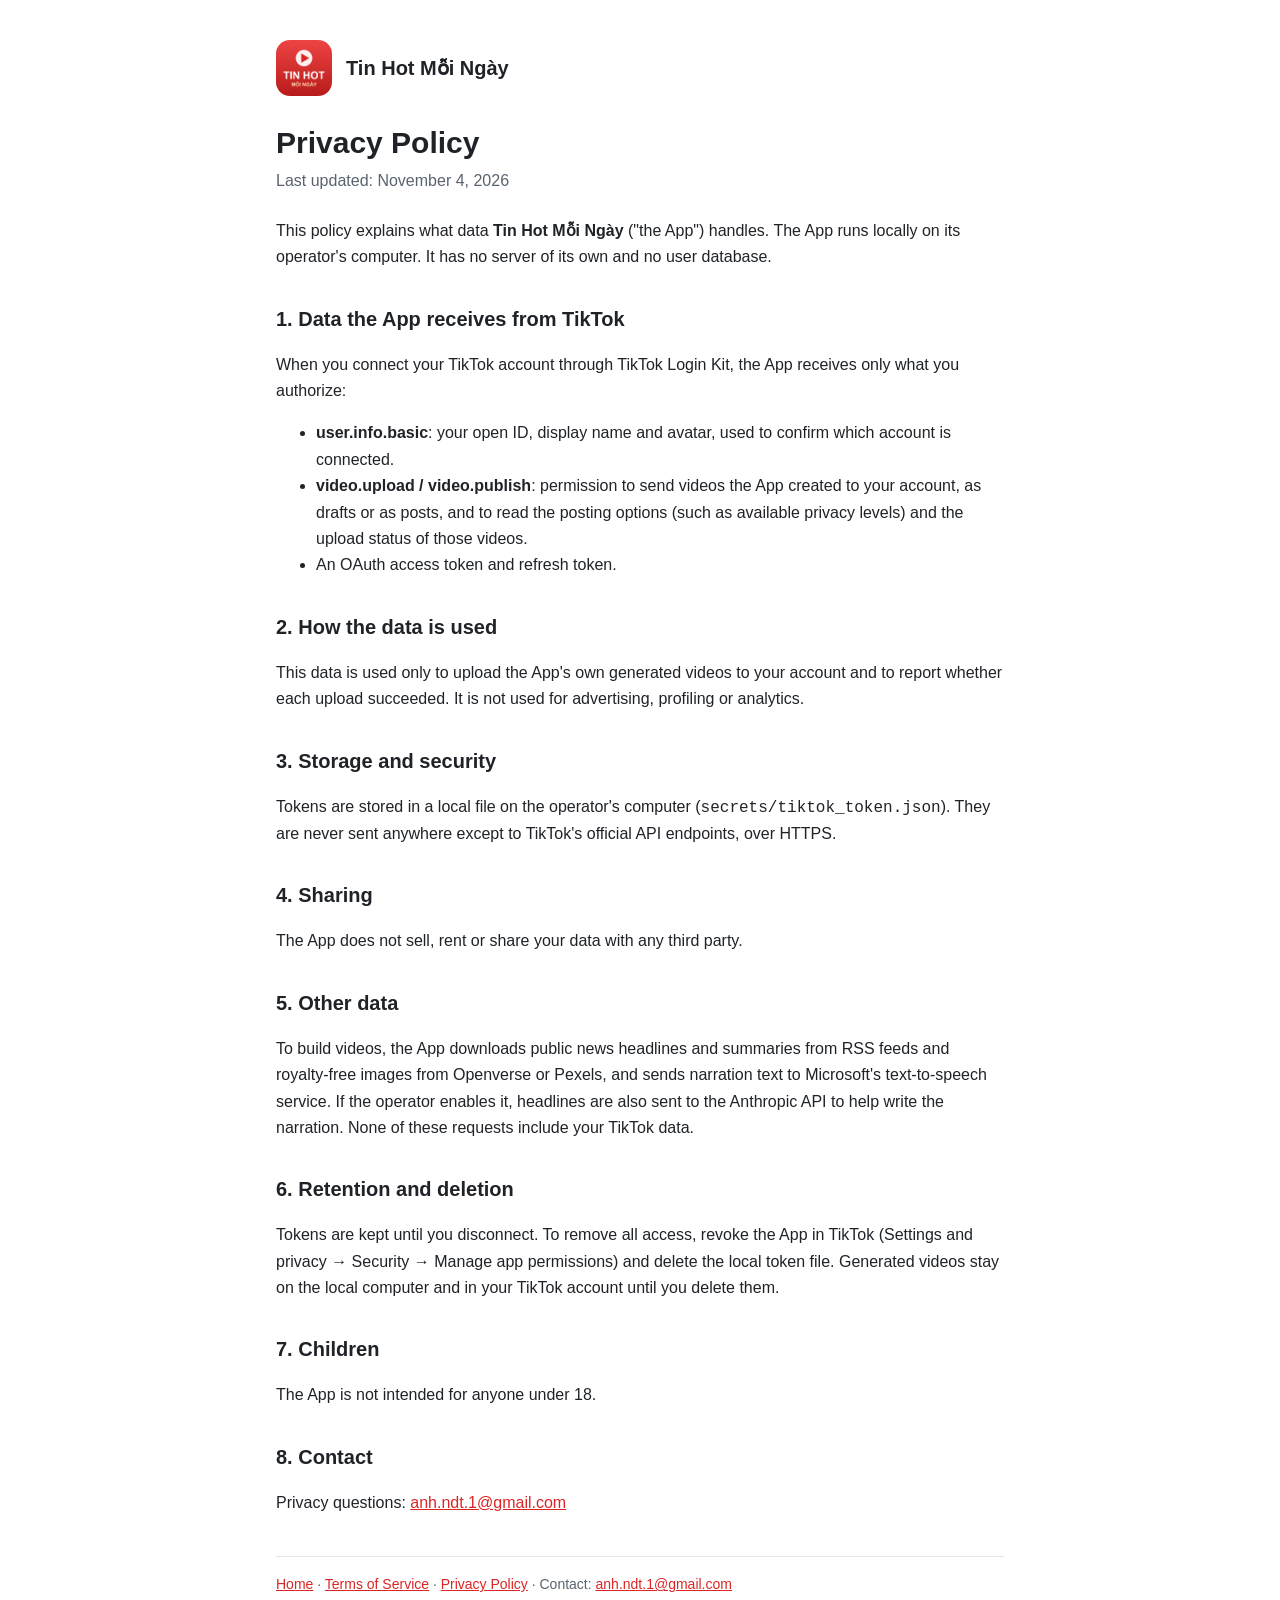
==== privacy.html @ c887a844 "Add Tin Hot Moi Ngay app site" ====
<!doctype html><html lang="en"><head><meta charset="utf-8"><meta name="viewport" content="width=device-width, initial-scale=1"><link rel="stylesheet" href="style.css"><title>Privacy Policy</title></head><body><main><header><img src="icon-1024.png" alt=""><a href="index.html">Tin Hot Mỗi Ngày</a></header>
<h1>Privacy Policy</h1>
<p class="meta">Last updated: November 4, 2026</p>
<p>This policy explains what data <strong>Tin Hot Mỗi Ngày</strong> ("the App") handles. The App runs locally on its operator's computer. It has no server of its own and no user database.</p>
<h2>1. Data the App receives from TikTok</h2>
<p>When you connect your TikTok account through TikTok Login Kit, the App receives only what you authorize:</p>
<ul>
<li><strong>user.info.basic</strong>: your open ID, display name and avatar, used to confirm which account is connected.</li>
<li><strong>video.upload / video.publish</strong>: permission to send videos the App created to your account, as drafts or as posts, and to read the posting options (such as available privacy levels) and the upload status of those videos.</li>
<li>An OAuth access token and refresh token.</li>
</ul>
<h2>2. How the data is used</h2>
<p>This data is used only to upload the App's own generated videos to your account and to report whether each upload succeeded. It is not used for advertising, profiling or analytics.</p>
<h2>3. Storage and security</h2>
<p>Tokens are stored in a local file on the operator's computer (<code>secrets/tiktok_token.json</code>). They are never sent anywhere except to TikTok's official API endpoints, over HTTPS.</p>
<h2>4. Sharing</h2>
<p>The App does not sell, rent or share your data with any third party.</p>
<h2>5. Other data</h2>
<p>To build videos, the App downloads public news headlines and summaries from RSS feeds and royalty-free images from Openverse or Pexels, and sends narration text to Microsoft's text-to-speech service. If the operator enables it, headlines are also sent to the Anthropic API to help write the narration. None of these requests include your TikTok data.</p>
<h2>6. Retention and deletion</h2>
<p>Tokens are kept until you disconnect. To remove all access, revoke the App in TikTok (Settings and privacy → Security → Manage app permissions) and delete the local token file. Generated videos stay on the local computer and in your TikTok account until you delete them.</p>
<h2>7. Children</h2>
<p>The App is not intended for anyone under 18.</p>
<h2>8. Contact</h2>
<p>Privacy questions: <a href="mailto:anh.ndt.1@gmail.com">anh.ndt.1@gmail.com</a></p>
<nav><a href="index.html">Home</a> · <a href="terms.html">Terms of Service</a> · <a href="privacy.html">Privacy Policy</a> · Contact: <a href="mailto:anh.ndt.1@gmail.com">anh.ndt.1@gmail.com</a></nav></main></body></html>
---- style.css ----
:root { --bg:#ffffff; --fg:#1f2328; --muted:#59636e; --accent:#dc2626; --line:#e5e7eb; }
@media (prefers-color-scheme: dark) { :root { --bg:#0f1115; --fg:#e6e6e6; --muted:#a0a7b0; --accent:#f87171; --line:#2a2f37; } }
* { box-sizing: border-box; }
body { margin:0; background:var(--bg); color:var(--fg); font:16px/1.65 -apple-system, BlinkMacSystemFont, "Segoe UI", Roboto, Arial, sans-serif; }
main { max-width: 760px; margin: 0 auto; padding: 40px 16px 64px; }
header { display:flex; align-items:center; gap:14px; margin-bottom:28px; }
header img { width:56px; height:56px; border-radius:14px; }
header a { color:inherit; text-decoration:none; font-weight:700; font-size:20px; }
h1 { font-size: 30px; line-height:1.25; margin: 0 0 6px; }
h2 { font-size: 20px; margin: 32px 0 8px; }
.meta { color: var(--muted); margin: 0 0 24px; }
a { color: var(--accent); }
nav { margin-top:40px; padding-top:16px; border-top:1px solid var(--line); color:var(--muted); font-size:14px; }
.vi { margin-top:40px; padding:16px 18px; border:1px solid var(--line); border-radius:12px; color:var(--muted); font-size:15px; }
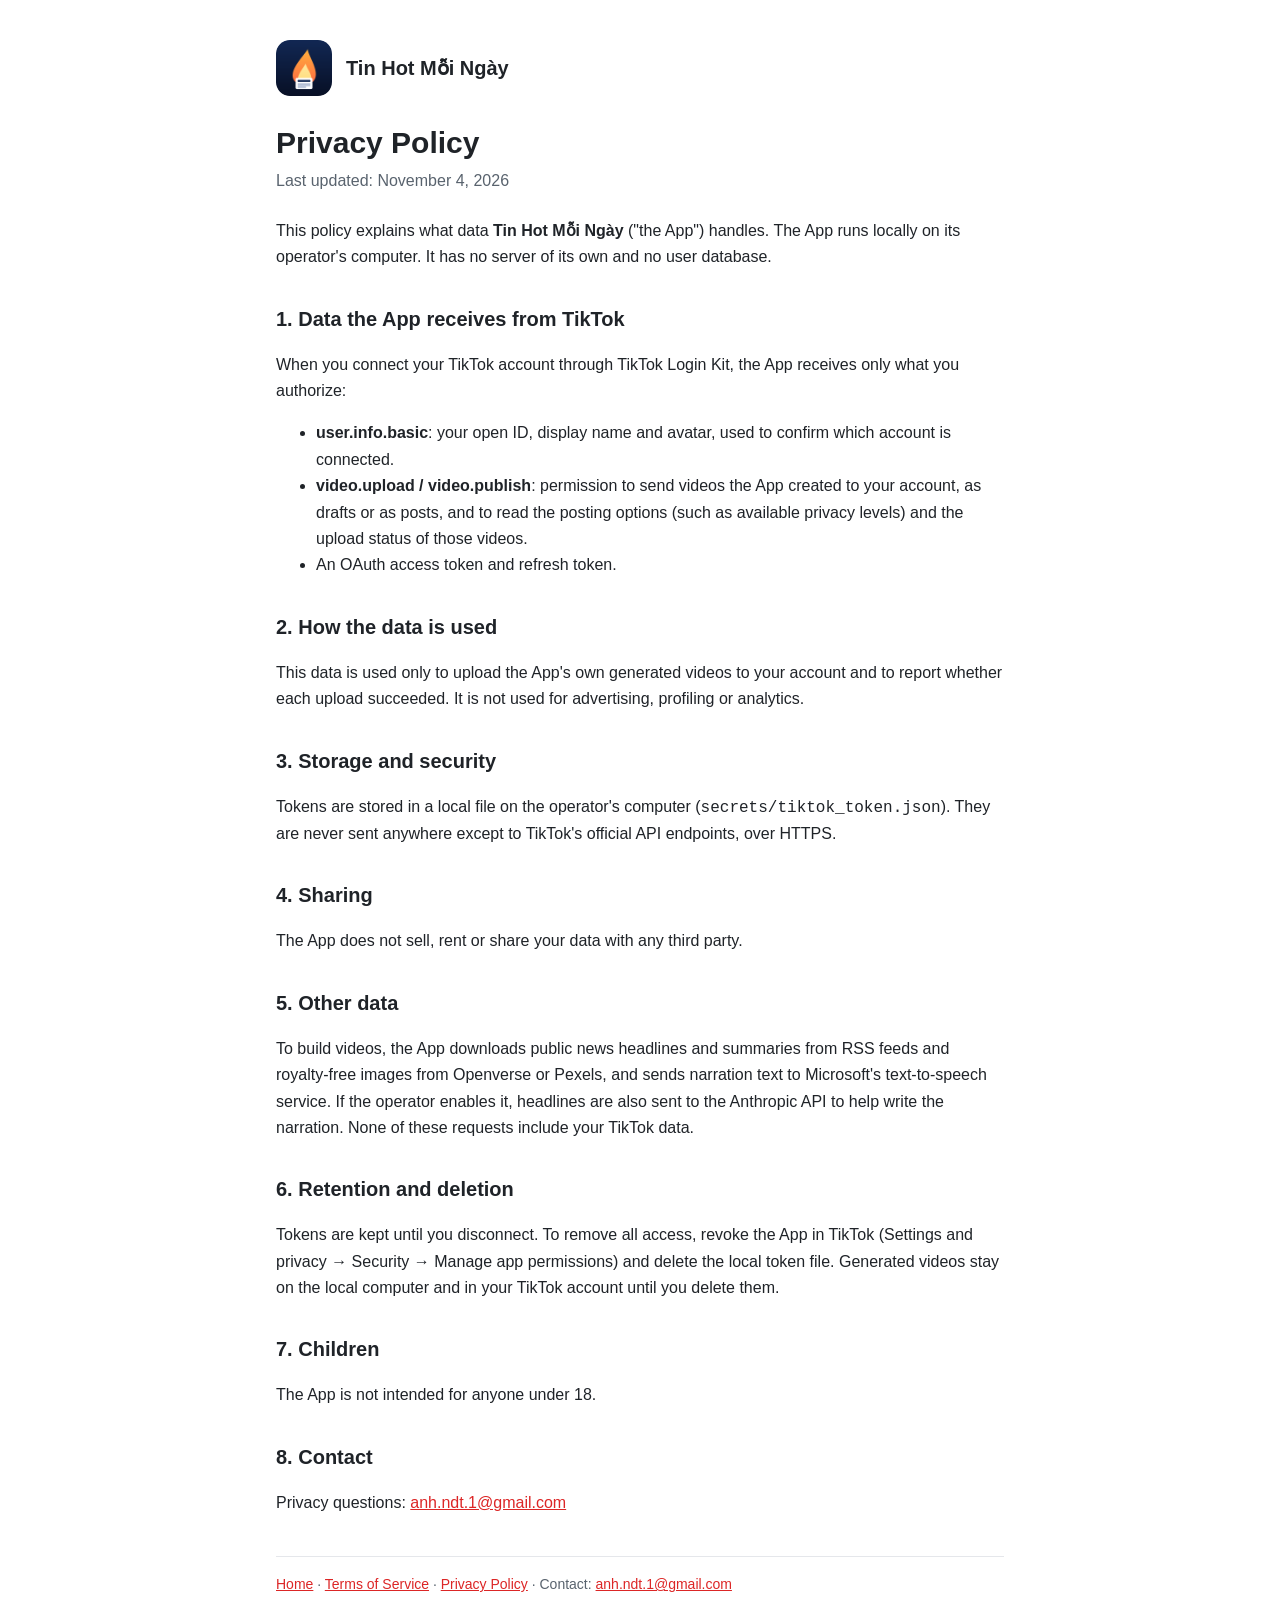
==== commit c02f55f9: "New original logo (flame + newspaper), favicon Co-Authored-By: Claude Opus 5.5 <noreply@anthropic.co" ====
--- a/privacy.html
+++ b/privacy.html
@@ -1,4 +1,4 @@
-<!doctype html><html lang="en"><head><meta charset="utf-8"><meta name="viewport" content="width=device-width, initial-scale=1"><link rel="stylesheet" href="style.css"><title>Privacy Policy</title></head><body><main><header><img src="icon-1024.png" alt=""><a href="index.html">Tin Hot Mỗi Ngày</a></header>
+<!doctype html><html lang="en"><head><meta charset="utf-8"><meta name="viewport" content="width=device-width, initial-scale=1"><link rel="stylesheet" href="style.css"><link rel="icon" type="image/png" href="logo-120.png"><title>Privacy Policy</title></head><body><main><header><img src="logo-512.png" alt="Tin Hot Mỗi Ngày logo"><a href="index.html">Tin Hot Mỗi Ngày</a></header>
 <h1>Privacy Policy</h1>
 <p class="meta">Last updated: November 4, 2026</p>
 <p>This policy explains what data <strong>Tin Hot Mỗi Ngày</strong> ("the App") handles. The App runs locally on its operator's computer. It has no server of its own and no user database.</p>
